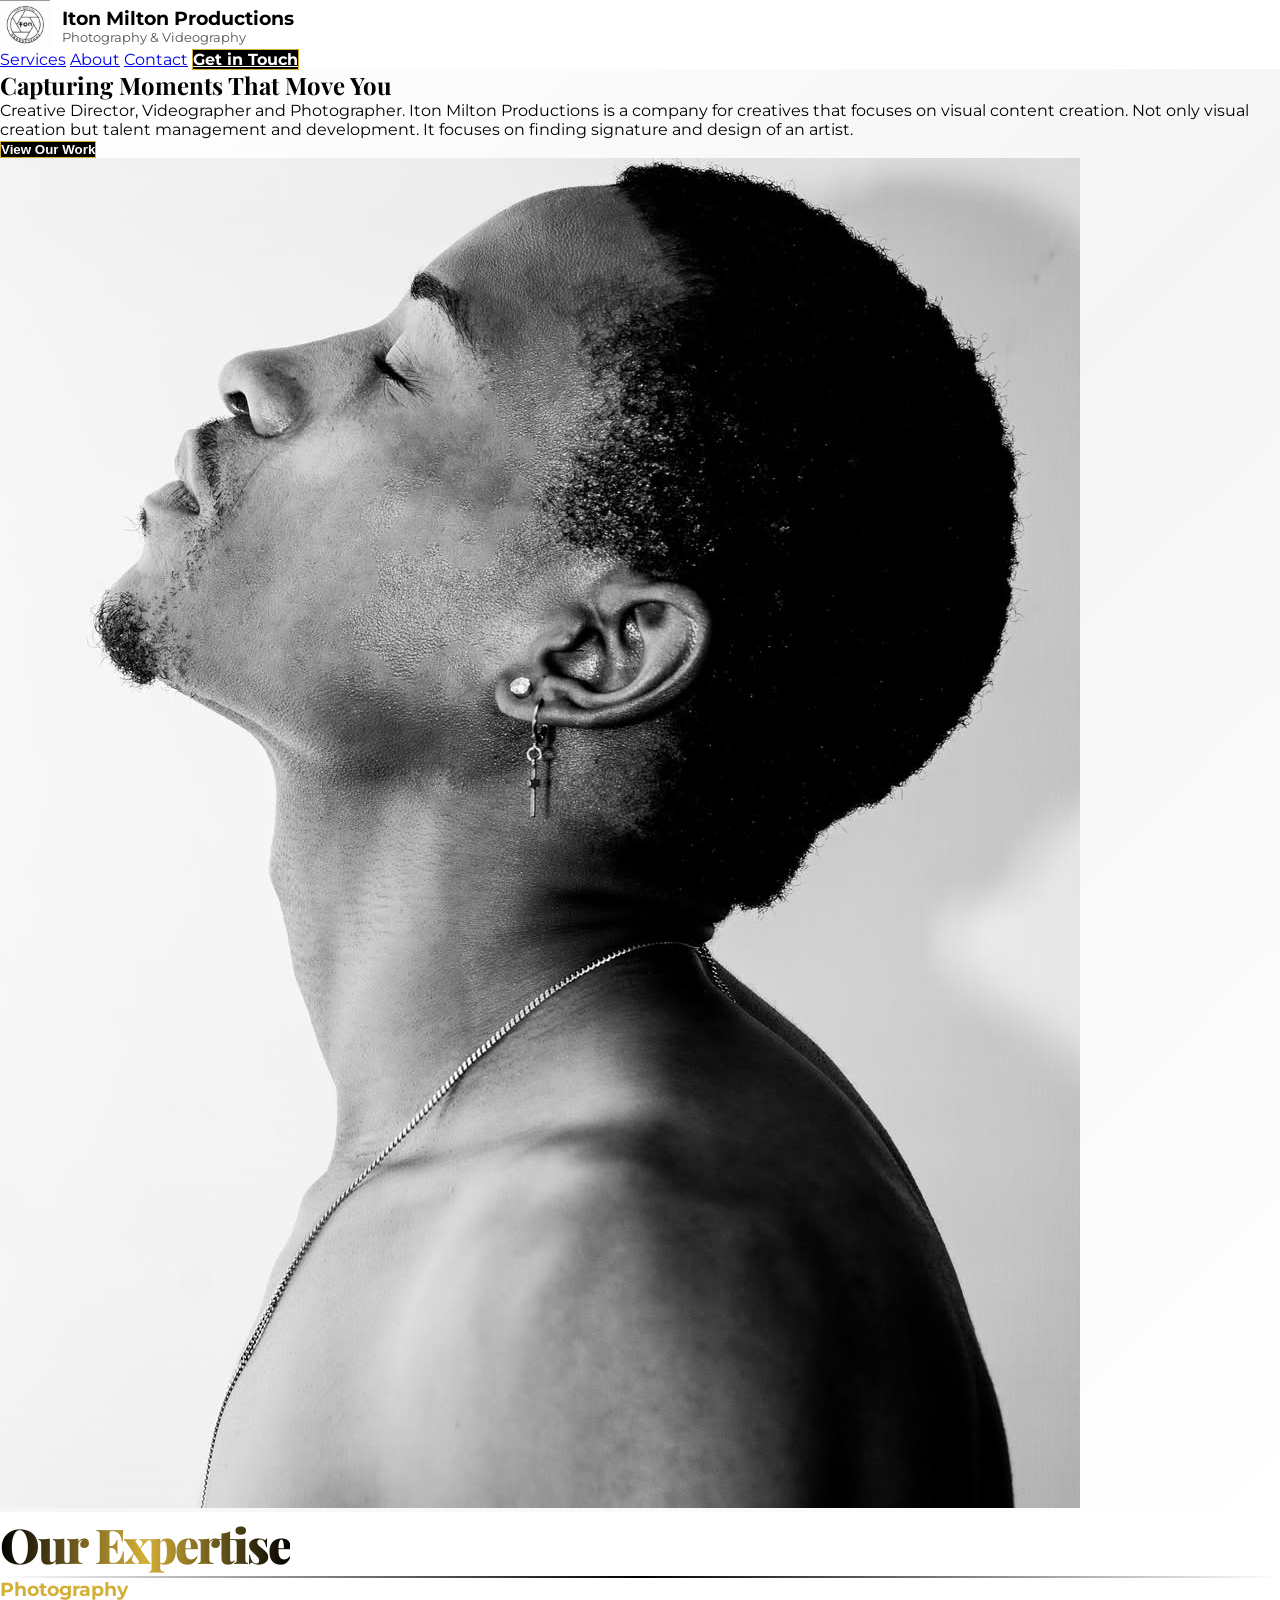
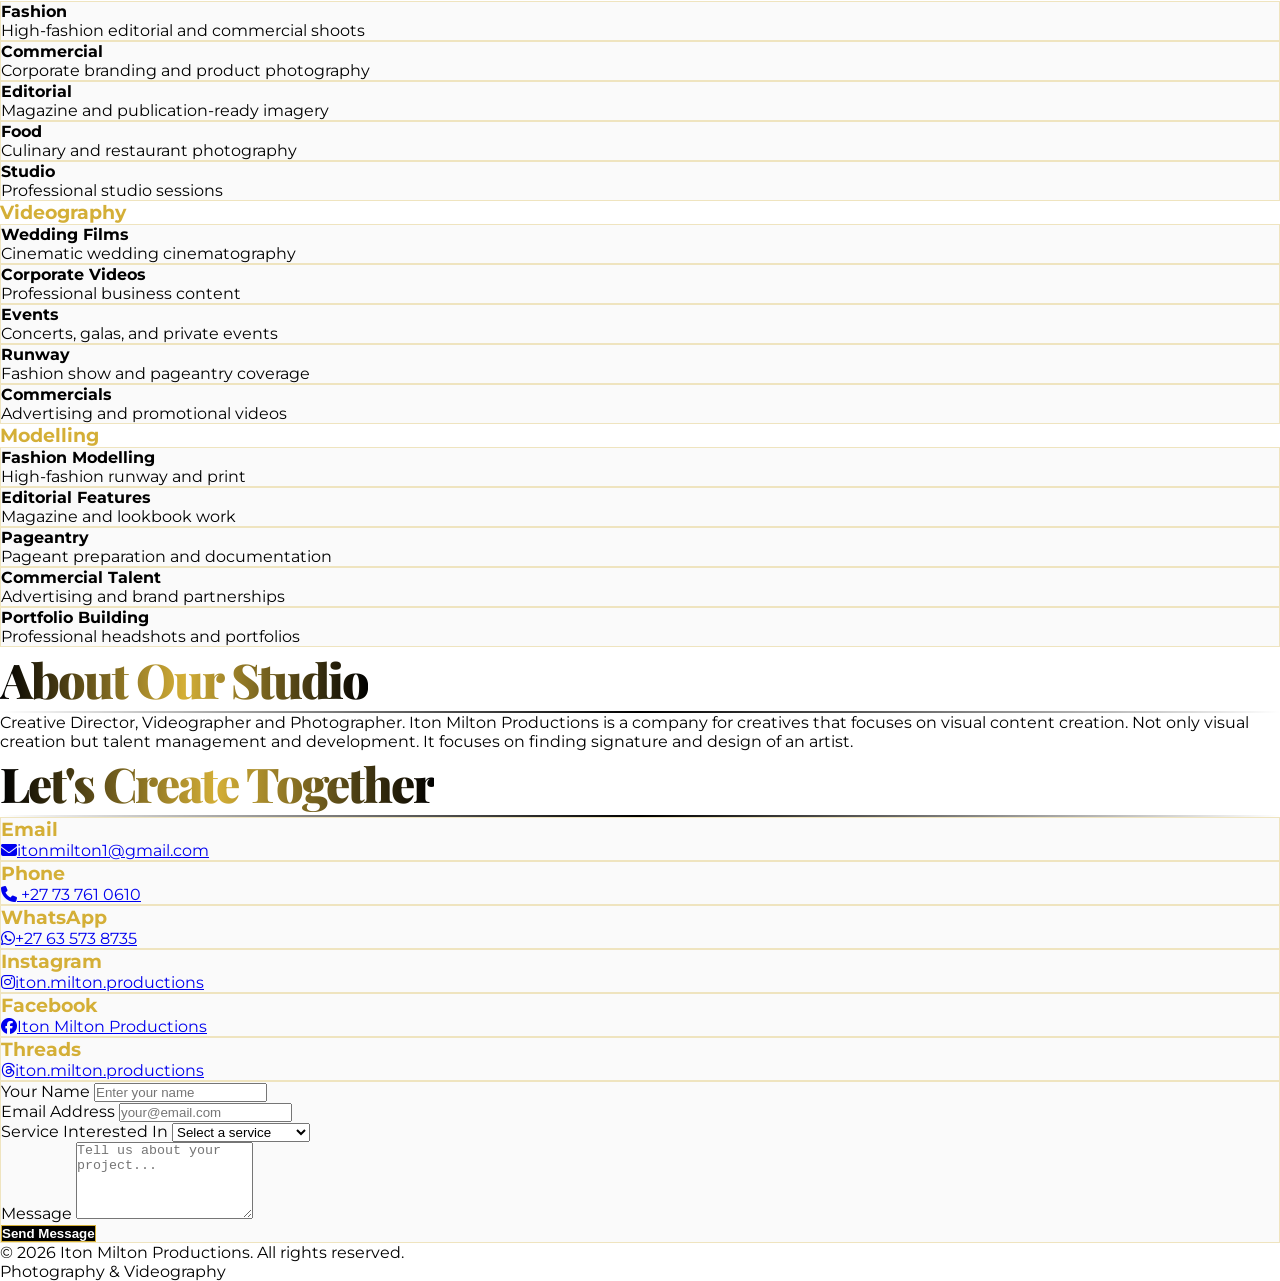
==== src/main/resources/index.html @ 217927a1 "Rename ItonProductions.html to index.html" ====
<!doctype html>
<html lang="en" class="h-full">
<head>
    <meta charset="UTF-8">
    <meta name="viewport" content="width=device-width, initial-scale=1.0">
    <title>Iton Milton Productions</title>
    <link rel="icon" href="images/branding/logo.jpg" type="image/x-icon">
    <script src="https://cdn.tailwindcss.com/3.4.17"></script>
    <script src="/_sdk/element_sdk.js"></script>
    <link href="https://fonts.googleapis.com/css2?family=Playfair+Display:wght@700;900&amp;family=Montserrat:wght@300;400;600;700&amp;display=swap" rel="stylesheet">
    <link rel="stylesheet" href="https://cdnjs.cloudflare.com/ajax/libs/font-awesome/6.5.0/css/all.min.css">
    <link rel="stylesheet" href="styles/itonStyle.css">
    <style>body { box-sizing: border-box; }</style>
    <script src="/_sdk/data_sdk.js" type="text/javascript"></script>
    <script src="https://cdn.emailjs.com/dist/email.min.js"></script>
    <script>
        (function(){
            emailjs.init("hXQueq5F0EgHXeTgX");
        })();
    </script>
</head>
<body class="h-full">
<div class="w-full h-full overflow-auto"><!-- Navigation -->
    <nav class="fixed top-0 left-0 right-0 z-50 bg-white bg-opacity-95 backdrop-blur-md border-b border-gray-200">
        <div class="max-w-7xl mx-auto px-4 sm:px-6 lg:px-8 py-4 flex justify-between items-center">
            <div class="flex items-center gap-3"><img src="https://lookaside.fbsbx.com/lookaside/crawler/instagram/iton.milton.productions/profile_pic.jpg" alt="Iton Milton Productions Logo" class="w-12 h-12 rounded-lg object-cover" onerror="console.error('Logo failed to load:', this.src); this.style.display='none';">
                <div class="logo-container">
                    <img src="images/branding/logo.jpg" alt="Company Logo">
                    <div class="logo-text">
                        <h1>Iton Milton Productions</h1>
                        <p>Photography &amp; Videography</p>
                    </div>
                </div>
            </div>
            <div class="flex gap-8 items-center"><a href="#services" class="nav-link hidden md:inline text-sm text-black">Services</a> <a href="#about" class="nav-link hidden md:inline text-sm text-black">About</a> <a href="#contact" class="nav-link hidden md:inline text-sm text-black">Contact</a> <a href="#contact" class="btn-primary px-6 py-2 rounded-lg text-sm">Get in Touch</a>
            </div>
        </div>
    </nav><!-- Hero Section -->
    <section class="w-full hero-gradient pt-32 pb-20 px-4">
        <div class="max-w-6xl mx-auto">
            <div class="grid md:grid-cols-2 gap-12 items-center">
                <div class="space-y-8 animate-in">
                    <h1 id="hero-heading" class="text-5xl md:text-6xl font-black leading-tight text-black" style="font-family: 'Playfair Display', serif;">Capturing Moments That Move You</h1>
                    <p id="hero-subheading" class="text-lg text-gray-700 leading-relaxed">Creative Director, Videographer and Photographer. Iton Milton Productions is a company for creatives that focuses on visual content creation. Not only visual creation but talent management and development. It focuses on finding signature and design of an artist.</p><button id="cta-button" class="btn-primary px-8 py-4 rounded-lg font-bold text-lg inline-block"> View Our Work </button>
                </div>
                <div class="hidden md:block space-y-4">
                    <img src="images/branding/brand-photo.jpg" alt="Company Logo" width="auto" height="auto">
                </div>
            </div>
        </div>
    </section><!-- Services Section -->
    <section id="services" class="w-full py-24 px-4 bg-black border-t border-gray-900">
        <div class="max-w-6xl mx-auto">
            <div class="text-center mb-16">
                <h2 id="services-title" class="section-title mb-6">Our Expertise</h2>
                <div class="divider max-w-xs mx-auto"></div>
            </div>
            <div class="grid md:grid-cols-3 gap-6 mb-8"><!-- Photography Column -->
                <div class="space-y-4">
                    <h3 class="text-2xl font-bold mb-6" style="color: #d4af37;">Photography</h3>
                    <div class="service-card p-6 rounded-lg">
                        <h4 class="font-bold mb-2">Fashion</h4>
                        <p class="text-sm text-gray-400">High-fashion editorial and commercial shoots</p>
                    </div>
                    <div class="service-card p-6 rounded-lg">
                        <h4 class="font-bold mb-2">Commercial</h4>
                        <p class="text-sm text-gray-400">Corporate branding and product photography</p>
                    </div>
                    <div class="service-card p-6 rounded-lg">
                        <h4 class="font-bold mb-2">Editorial</h4>
                        <p class="text-sm text-gray-400">Magazine and publication-ready imagery</p>
                    </div>
                    <div class="service-card p-6 rounded-lg">
                        <h4 class="font-bold mb-2">Food</h4>
                        <p class="text-sm text-gray-400">Culinary and restaurant photography</p>
                    </div>
                    <div class="service-card p-6 rounded-lg">
                        <h4 class="font-bold mb-2">Studio</h4>
                        <p class="text-sm text-gray-400">Professional studio sessions</p>
                    </div>
                </div><!-- Videography Column -->
                <div class="space-y-4">
                    <h3 class="text-2xl font-bold mb-6" style="color: #d4af37;">Videography</h3>
                    <div class="service-card p-6 rounded-lg">
                        <h4 class="font-bold mb-2">Wedding Films</h4>
                        <p class="text-sm text-gray-400">Cinematic wedding cinematography</p>
                    </div>
                    <div class="service-card p-6 rounded-lg">
                        <h4 class="font-bold mb-2">Corporate Videos</h4>
                        <p class="text-sm text-gray-400">Professional business content</p>
                    </div>
                    <div class="service-card p-6 rounded-lg">
                        <h4 class="font-bold mb-2">Events</h4>
                        <p class="text-sm text-gray-400">Concerts, galas, and private events</p>
                    </div>
                    <div class="service-card p-6 rounded-lg">
                        <h4 class="font-bold mb-2">Runway</h4>
                        <p class="text-sm text-gray-400">Fashion show and pageantry coverage</p>
                    </div>
                    <div class="service-card p-6 rounded-lg">
                        <h4 class="font-bold mb-2">Commercials</h4>
                        <p class="text-sm text-gray-400">Advertising and promotional videos</p>
                    </div>
                </div><!-- Modelling & More Column -->
                <div class="space-y-4">
                    <h3 class="text-2xl font-bold mb-6" style="color: #d4af37;">Modelling</h3>
                    <div class="service-card p-6 rounded-lg">
                        <h4 class="font-bold mb-2">Fashion Modelling</h4>
                        <p class="text-sm text-gray-400">High-fashion runway and print</p>
                    </div>
                    <div class="service-card p-6 rounded-lg">
                        <h4 class="font-bold mb-2">Editorial Features</h4>
                        <p class="text-sm text-gray-400">Magazine and lookbook work</p>
                    </div>
                    <div class="service-card p-6 rounded-lg">
                        <h4 class="font-bold mb-2">Pageantry</h4>
                        <p class="text-sm text-gray-400">Pageant preparation and documentation</p>
                    </div>
                    <div class="service-card p-6 rounded-lg">
                        <h4 class="font-bold mb-2">Commercial Talent</h4>
                        <p class="text-sm text-gray-400">Advertising and brand partnerships</p>
                    </div>
                    <div class="service-card p-6 rounded-lg">
                        <h4 class="font-bold mb-2">Portfolio Building</h4>
                        <p class="text-sm text-gray-400">Professional headshots and portfolios</p>
                    </div>
                </div>
            </div>
        </div>
    </section><!-- About Section -->
    <section id="about" class="w-full py-24 px-4 bg-gradient-to-b from-black to-gray-950 border-t border-gray-900">
        <div class="max-w-4xl mx-auto">
            <div class="text-center mb-12">
                <h2 id="about-title" class="section-title mb-6">About Our Studio</h2>
                <div class="divider max-w-xs mx-auto"></div>
            </div>
            <p id="about-description" class="text-lg text-gray-300 leading-relaxed text-center">Creative Director, Videographer and Photographer. Iton Milton Productions is a company for creatives that focuses on visual content creation. Not only visual creation but talent management and development. It focuses on finding signature and design of an artist.</p>
        </div>
    </section><!-- Contact Section -->
    <section id="contact" class="w-full py-24 px-4 bg-black border-t border-gray-900">
        <div class="max-w-4xl mx-auto">
            <div class="text-center mb-12">
                <h2 class="section-title mb-6">Let's Create Together</h2>
                <div class="divider max-w-xs mx-auto"></div>
            </div>
            <div class="grid md:grid-cols-2 gap-8 mb-12">
                <div class="service-card p-8 rounded-lg text-center">
                    <h3 class="text-2xl font-bold mb-4" style="color: #d4af37;">Email</h3>
                    <a id="contact-email" href="mailto:itonmilton1@gmail.com" target="_blank" class="text-gray-300 hover:gold-accent transition">
                        <i class="fa-solid fa-envelope mr-2"></i>itonmilton1@gmail.com </a>
                </div>
                <div class="service-card p-8 contact-links rounded-lg text-center">
                    <h3 class="text-2xl font-bold mb-4" style="color: #d4af37;">Phone</h3>
                    <a id="contact-phone" href="tel:+27737610610" target="_blank" class="text-gray-300 hover:gold-accent transition">
                        <i class="fa-solid fa-phone mr-2"></i> +27 73 761 0610</a>
                </div>
                <div class="service-card p-8 rounded-lg text-center">
                    <h3 class="text-2xl font-bold mb-4" style="color: #d4af37;">WhatsApp</h3>
                    <a id="contact-whatsapp" href="https://wa.me/27635738735" target="_blank" class="text-gray-300 hover:gold-accent transition">
                        <i class="fa-brands fa-whatsapp mr-2"></i>+27 63 573 8735 </a>
                </div>
                <div class="service-card p-8 rounded-lg text-center">
                    <h3 class="text-2xl font-bold mb-4" style="color: #d4af37;">Instagram</h3>
                    <a id="contact-instagram" href="https://www.instagram.com/iton.milton.productions" target="_blank" class="text-gray-300 hover:gold-accent transition">
                        <i class="fa-brands fa-instagram mr-2"></i>iton.milton.productions</a>
                </div>
                <div class="service-card p-8 rounded-lg text-center">
                    <h3 class="text-2xl font-bold mb-4" style="color: #d4af37;">Facebook</h3>
                    <a id="contact-facebook" href="https://web.facebook.com/miltonphotographic" target="_blank" class="text-gray-300 hover:gold-accent transition">
                        <i class="fa-brands fa-facebook mr-2"></i>Iton Milton Productions
                    </a>
                </div>
                <div class="service-card p-8 rounded-lg text-center">
                    <h3 class="text-2xl font-bold mb-4" style="color: #d4af37;">Threads</h3>
                    <a id="contact-threads" href="https://www.threads.com/@iton.milton.productions" target="_blank" class="text-gray-300 hover:gold-accent transition">
                        <i class="fa-brands fa-threads mr-2"></i>iton.milton.productions</a>
                </div>
            </div>
            <form id="contact-form" class="service-card p-8 rounded-lg max-w-2xl mx-auto space-y-6">
                <div>
                    <label for="name" class="block text-sm font-bold mb-2">Your Name</label>
                    <input type="text" id="name" name="user_name" placeholder="Enter your name" class="w-full bg-gray-900 border border-gray-700 rounded-lg px-4 py-3 text-white focus:border-yellow-500 focus:outline-none transition">
                </div>
                <div>
                    <label for="email" class="block text-sm font-bold mb-2">Email Address</label>
                    <input type="email" id="email" name="user_email" placeholder="your@email.com" class="w-full bg-gray-900 border border-gray-700 rounded-lg px-4 py-3 text-white focus:border-yellow-500 focus:outline-none transition">
                </div>
                <div>
                    <label for="service" class="block text-sm font-bold mb-2">Service Interested In</label>
                    <select id="service" name="service" class="w-full bg-gray-900 border border-gray-700 rounded-lg px-4 py-3 text-white focus:border-yellow-500 focus:outline-none transition">
                        <option value="">Select a service</option>
                        <option value="photography">Photography</option>
                        <option value="videography">Videography</option>
                        <option value="modelling">Modelling</option>
                        <option value="combined">Combined Services</option>
                    </select>
                </div>
                <div>
                    <label for="message" class="block text-sm font-bold mb-2">Message</label>
                    <textarea id="message" name="message" placeholder="Tell us about your project..." rows="5" class="w-full bg-gray-900 border border-gray-700 rounded-lg px-4 py-3 text-white focus:border-yellow-500 focus:outline-none transition resize-none"></textarea>
                </div>
                <button type="submit" class="btn-primary w-full py-3 rounded-lg font-bold text-lg">Send Message</button>
            </form>
        </div>
    </section><!-- Footer -->
    <footer class="w-full bg-black border-t border-gray-900 py-8 px-4">
        <div class="max-w-6xl mx-auto text-center">
            <p class="text-gray-500 text-sm">© 2026 Iton Milton Productions. All rights reserved.</p>
            <p class="text-gray-600 text-xs mt-2">Photography &amp; Videography</p>
        </div>
    </footer>
</div>
<script src="scripts/itonScript.js"></script>
<script src="scripts/itonScript2.js"></script></body>
</html>
---- src/main/resources/styles/itonStyle.css ----
* {
    margin: 0;
    padding: 0;
    box-sizing: border-box;
}

.logo-container {
    display: flex;
    align-items: center;
}

.logo-container img {
    width: 50px;
    height: 50px;
    margin-right: 12px;
}

.logo-text {
    display: flex;
    flex-direction: column;
}

.logo-text h1 {
    margin: 0;
    font-size: 1.2rem;
    font-weight: bold;
    color: #000;
}

.logo-text p {
    margin: 0;
    font-size: 0.8rem;
    color: #555;
}

html, body {
    height: 100%;
    font-family: 'Montserrat', sans-serif;
}

body {
    background: #ffffff;
    color: #000000;
}

.hero-gradient {
    background: linear-gradient(135deg, #ffffff 0%, #f5f5f5 50%, #ffffff 100%);
}

.gold-accent {
    color: #000000;
}

.service-card {
    background: rgba(0, 0, 0, 0.02);
    border: 1px solid rgba(212, 175, 55, 0.3);
    backdrop-filter: blur(10px);
    transition: all 0.3s ease;
}

.service-card:hover {
    background: rgba(0, 0, 0, 0.05);
    border-color: #d4af37;
    transform: translateY(-4px);
    box-shadow: 0 8px 20px rgba(212, 175, 55, 0.15);
}

.btn-primary {
    background: #000000;
    color: #ffffff;
    font-weight: 700;
    transition: all 0.3s ease;
    border: 1px solid #d4af37;
}

.btn-primary:hover {
    transform: translateY(-2px);
    box-shadow: 0 10px 30px rgba(212, 175, 55, 0.3);
    background: #1a1a1a;
    border-color: #d4af37;
}

.section-title {
    font-family: 'Playfair Display', serif;
    font-size: 3rem;
    font-weight: 900;
    letter-spacing: -2px;
    color: #000000;
    position: relative;
    display: inline-block;
    background: linear-gradient(90deg, #000000 0%, #d4af37 50%, #000000 100%);
    -webkit-background-clip: text;
    -webkit-text-fill-color: transparent;
    background-clip: text;
}

.divider {
    height: 2px;
    background: linear-gradient(90deg, transparent, #000000, transparent);
}

.nav-link {
    position: relative;
    transition: color 0.3s ease;
}

.nav-link::after {
    content: '';
    position: absolute;
    bottom: -2px;
    left: 0;
    width: 0;
    height: 1px;
    background: #d4af37;
    transition: width 0.3s ease;
}

.nav-link:hover::after {
    width: 100%;
}

@keyframes fadeInUp {
    from {
        opacity: 0;
        transform: translateY(20px);
    }
    to {
        opacity: 1;
        transform: translateY(0);
    }
}

.animate-in {
    animation: fadeInUp 0.6s ease forwards;
}

.service-grid {
    display: grid;
    grid-template-columns: repeat(auto-fit, minmax(250px, 1fr));
    gap: 2rem;
}

@media (max-width: 768px) {
    .section-title {
        font-size: 2rem;
    }
}
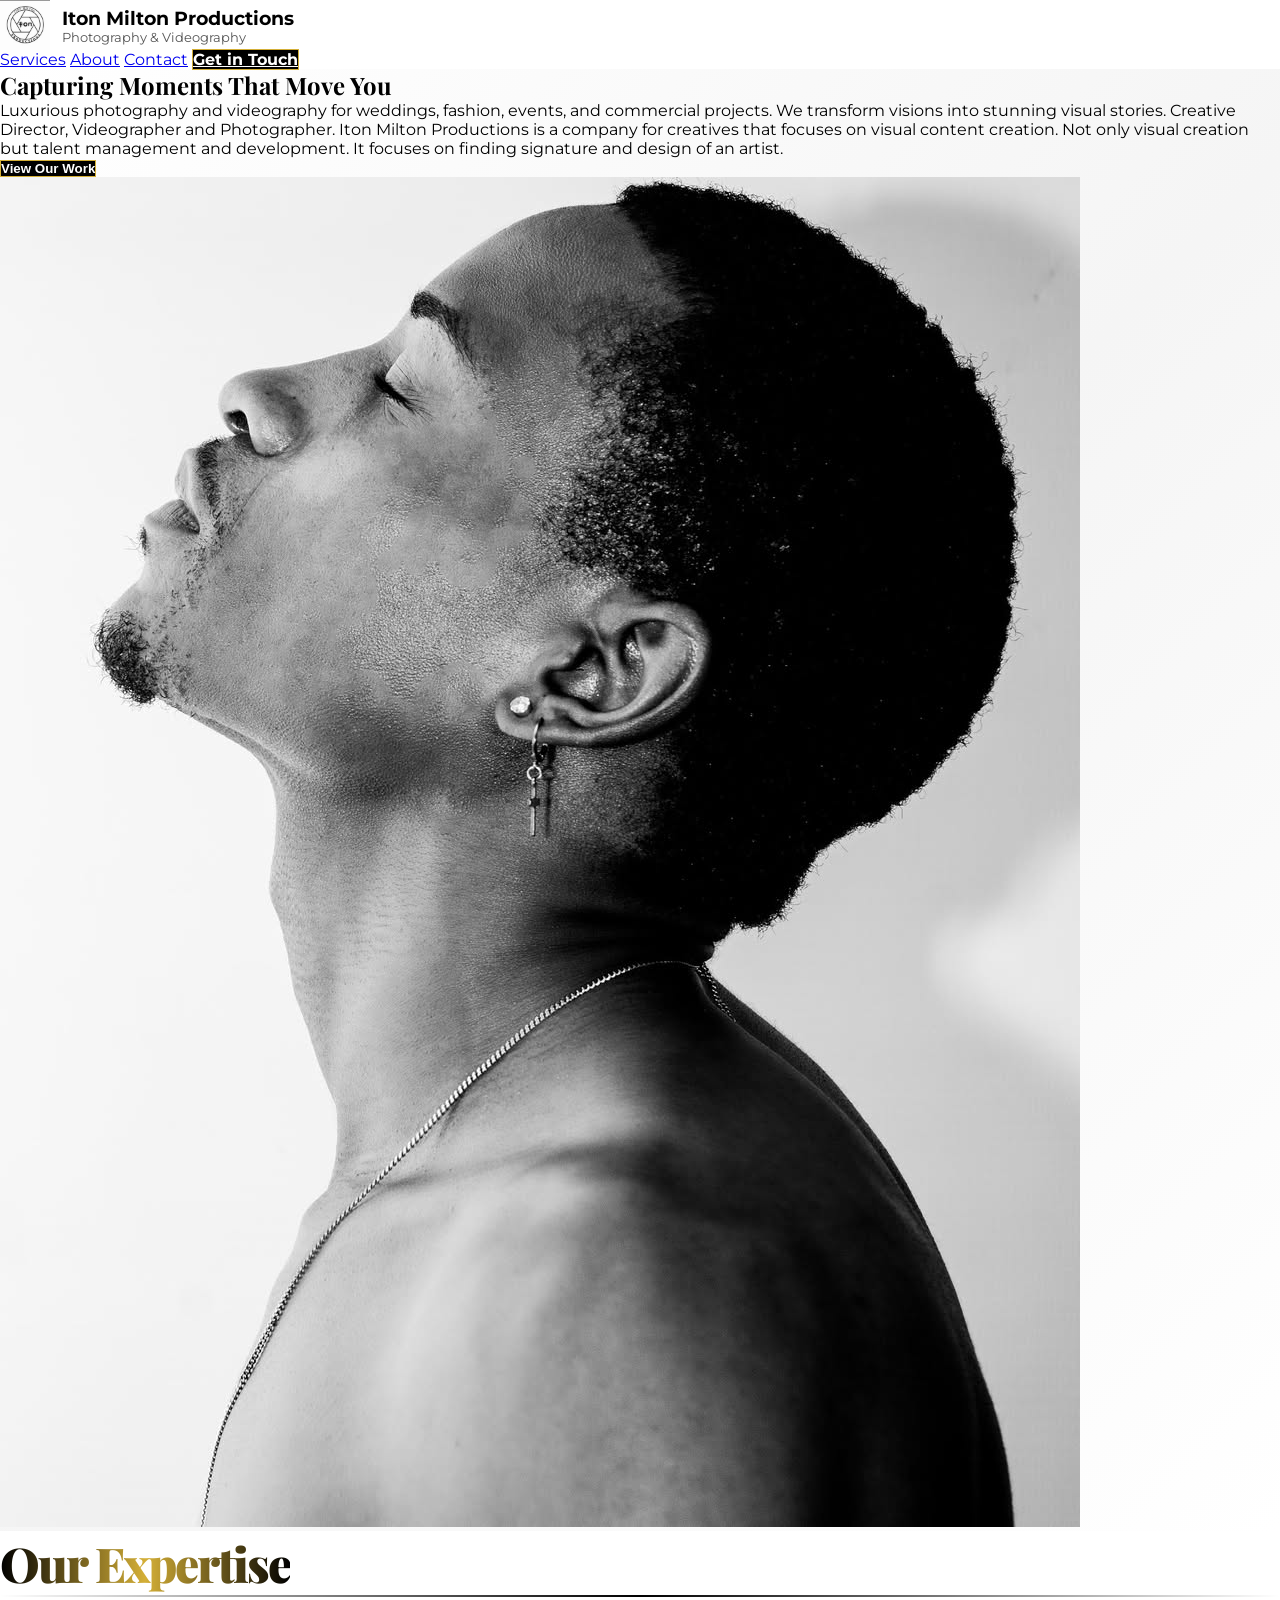
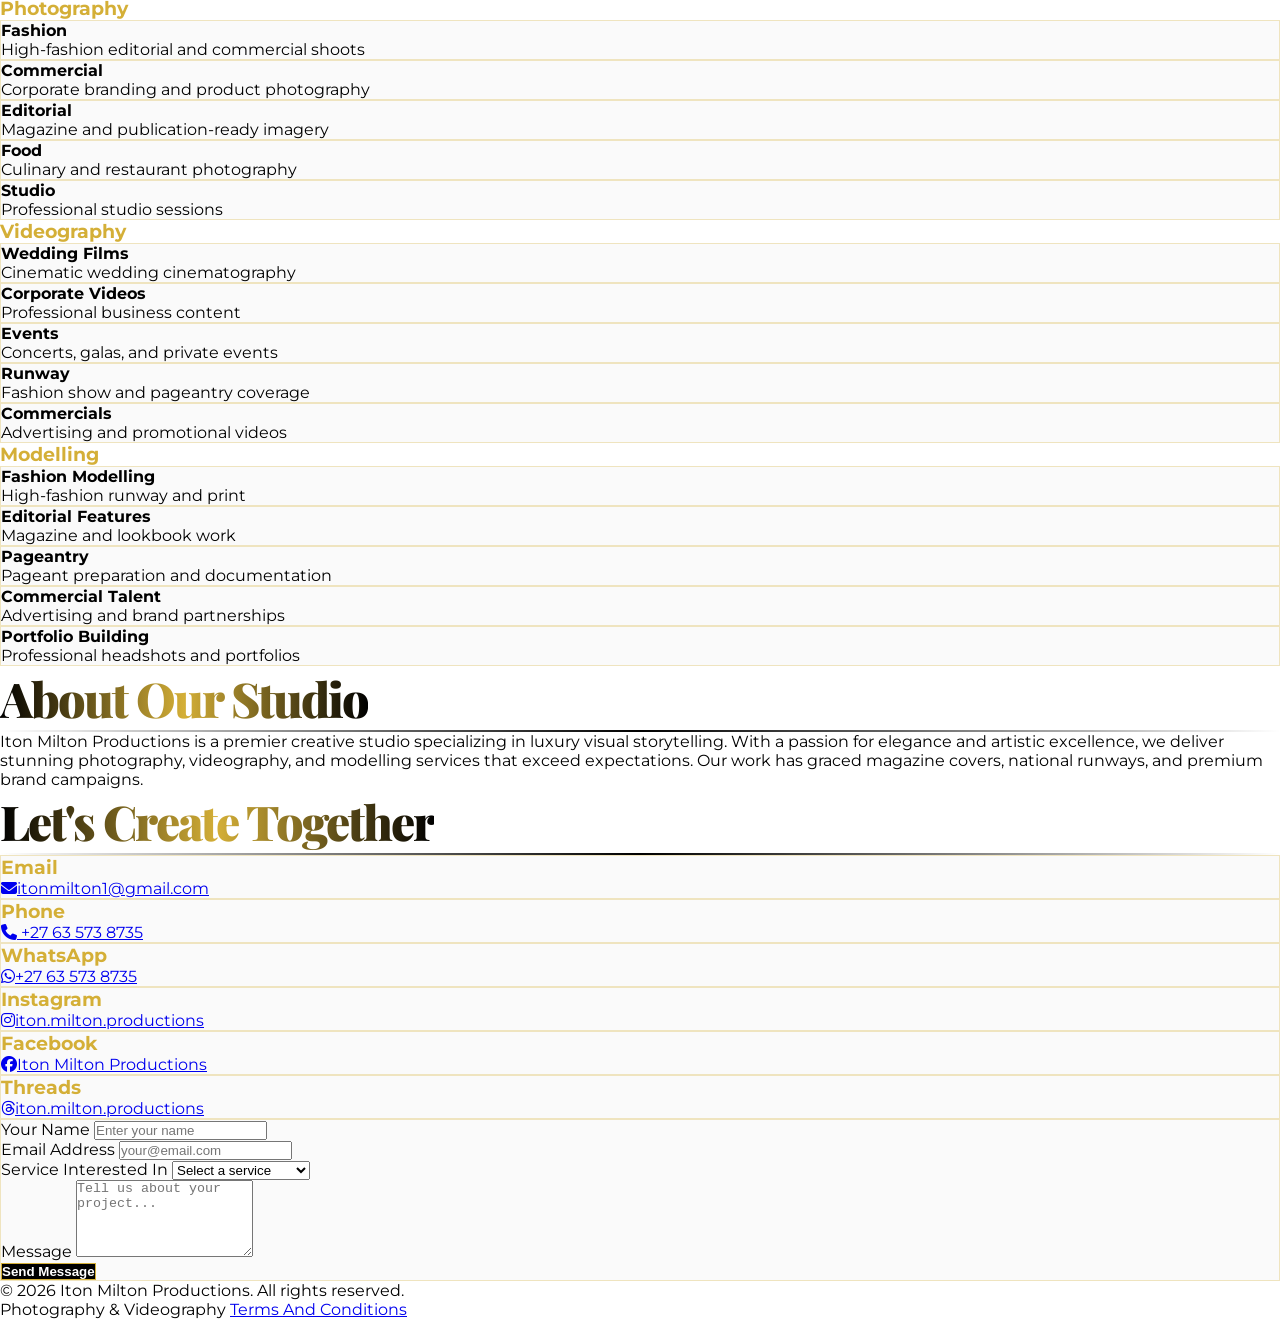
==== commit 00ca806a: "Set-up email js to service provider" ====
--- a/src/main/resources/index.html
+++ b/src/main/resources/index.html
@@ -15,7 +15,7 @@
     <script src="https://cdn.emailjs.com/dist/email.min.js"></script>
     <script>
         (function(){
-            emailjs.init("hXQueq5F0EgHXeTgX");
+            emailjs.init("XhHowfTLrk1LFshwd");
         })();
     </script>
 </head>
@@ -41,7 +41,7 @@
             <div class="grid md:grid-cols-2 gap-12 items-center">
                 <div class="space-y-8 animate-in">
                     <h1 id="hero-heading" class="text-5xl md:text-6xl font-black leading-tight text-black" style="font-family: 'Playfair Display', serif;">Capturing Moments That Move You</h1>
-                    <p id="hero-subheading" class="text-lg text-gray-700 leading-relaxed">Creative Director, Videographer and Photographer. Iton Milton Productions is a company for creatives that focuses on visual content creation. Not only visual creation but talent management and development. It focuses on finding signature and design of an artist.</p><button id="cta-button" class="btn-primary px-8 py-4 rounded-lg font-bold text-lg inline-block"> View Our Work </button>
+                    <p id="hero-subheading" class="text-lg text-gray-700 leading-relaxed">Luxurious photography and videography for weddings, fashion, events, and commercial projects. We transform visions into stunning visual stories. Creative Director, Videographer and Photographer. Iton Milton Productions is a company for creatives that focuses on visual content creation. Not only visual creation but talent management and development. It focuses on finding signature and design of an artist.</p><button id="cta-button" class="btn-primary px-8 py-4 rounded-lg font-bold text-lg inline-block"> View Our Work </button>
                 </div>
                 <div class="hidden md:block space-y-4">
                     <img src="images/branding/brand-photo.jpg" alt="Company Logo" width="auto" height="auto">
@@ -134,7 +134,7 @@
                 <h2 id="about-title" class="section-title mb-6">About Our Studio</h2>
                 <div class="divider max-w-xs mx-auto"></div>
             </div>
-            <p id="about-description" class="text-lg text-gray-300 leading-relaxed text-center">Creative Director, Videographer and Photographer. Iton Milton Productions is a company for creatives that focuses on visual content creation. Not only visual creation but talent management and development. It focuses on finding signature and design of an artist.</p>
+            <p id="about-description" class="text-lg text-gray-300 leading-relaxed text-center">Iton Milton Productions is a premier creative studio specializing in luxury visual storytelling. With a passion for elegance and artistic excellence, we deliver stunning photography, videography, and modelling services that exceed expectations. Our work has graced magazine covers, national runways, and premium brand campaigns.</p>
         </div>
     </section><!-- Contact Section -->
     <section id="contact" class="w-full py-24 px-4 bg-black border-t border-gray-900">
@@ -151,8 +151,8 @@
                 </div>
                 <div class="service-card p-8 contact-links rounded-lg text-center">
                     <h3 class="text-2xl font-bold mb-4" style="color: #d4af37;">Phone</h3>
-                    <a id="contact-phone" href="tel:+27737610610" target="_blank" class="text-gray-300 hover:gold-accent transition">
-                        <i class="fa-solid fa-phone mr-2"></i> +27 73 761 0610</a>
+                    <a id="contact-phone" href="tel:+27635738735" target="_blank" class="text-gray-300 hover:gold-accent transition">
+                        <i class="fa-solid fa-phone mr-2"></i> +27 63 573 8735</a>
                 </div>
                 <div class="service-card p-8 rounded-lg text-center">
                     <h3 class="text-2xl font-bold mb-4" style="color: #d4af37;">WhatsApp</h3>
@@ -206,7 +206,7 @@
     <footer class="w-full bg-black border-t border-gray-900 py-8 px-4">
         <div class="max-w-6xl mx-auto text-center">
             <p class="text-gray-500 text-sm">© 2026 Iton Milton Productions. All rights reserved.</p>
-            <p class="text-gray-600 text-xs mt-2">Photography &amp; Videography</p>
+            <p class="text-gray-600 text-xs mt-2">Photography &amp; Videography <a href="TermsAndConditions.html" target="_blank"><u>Terms And Conditions</u></a></p>
         </div>
     </footer>
 </div>
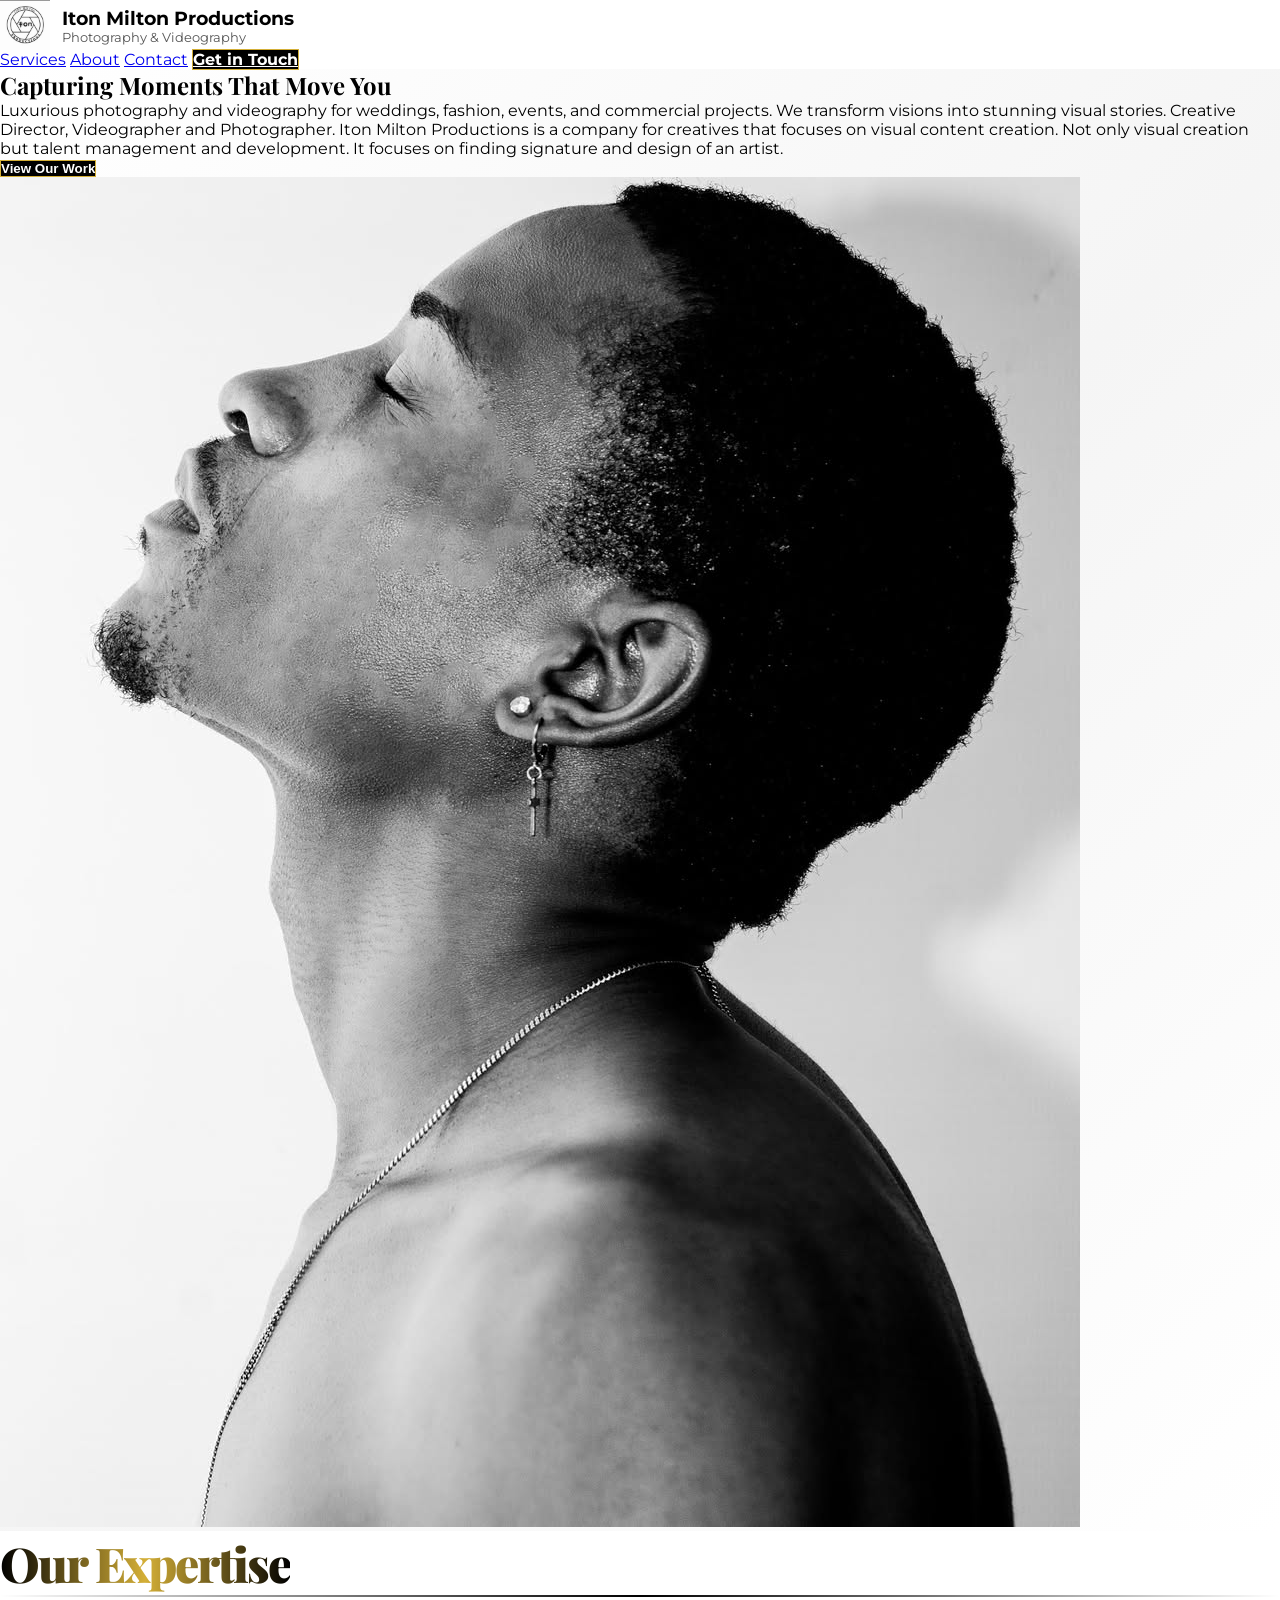
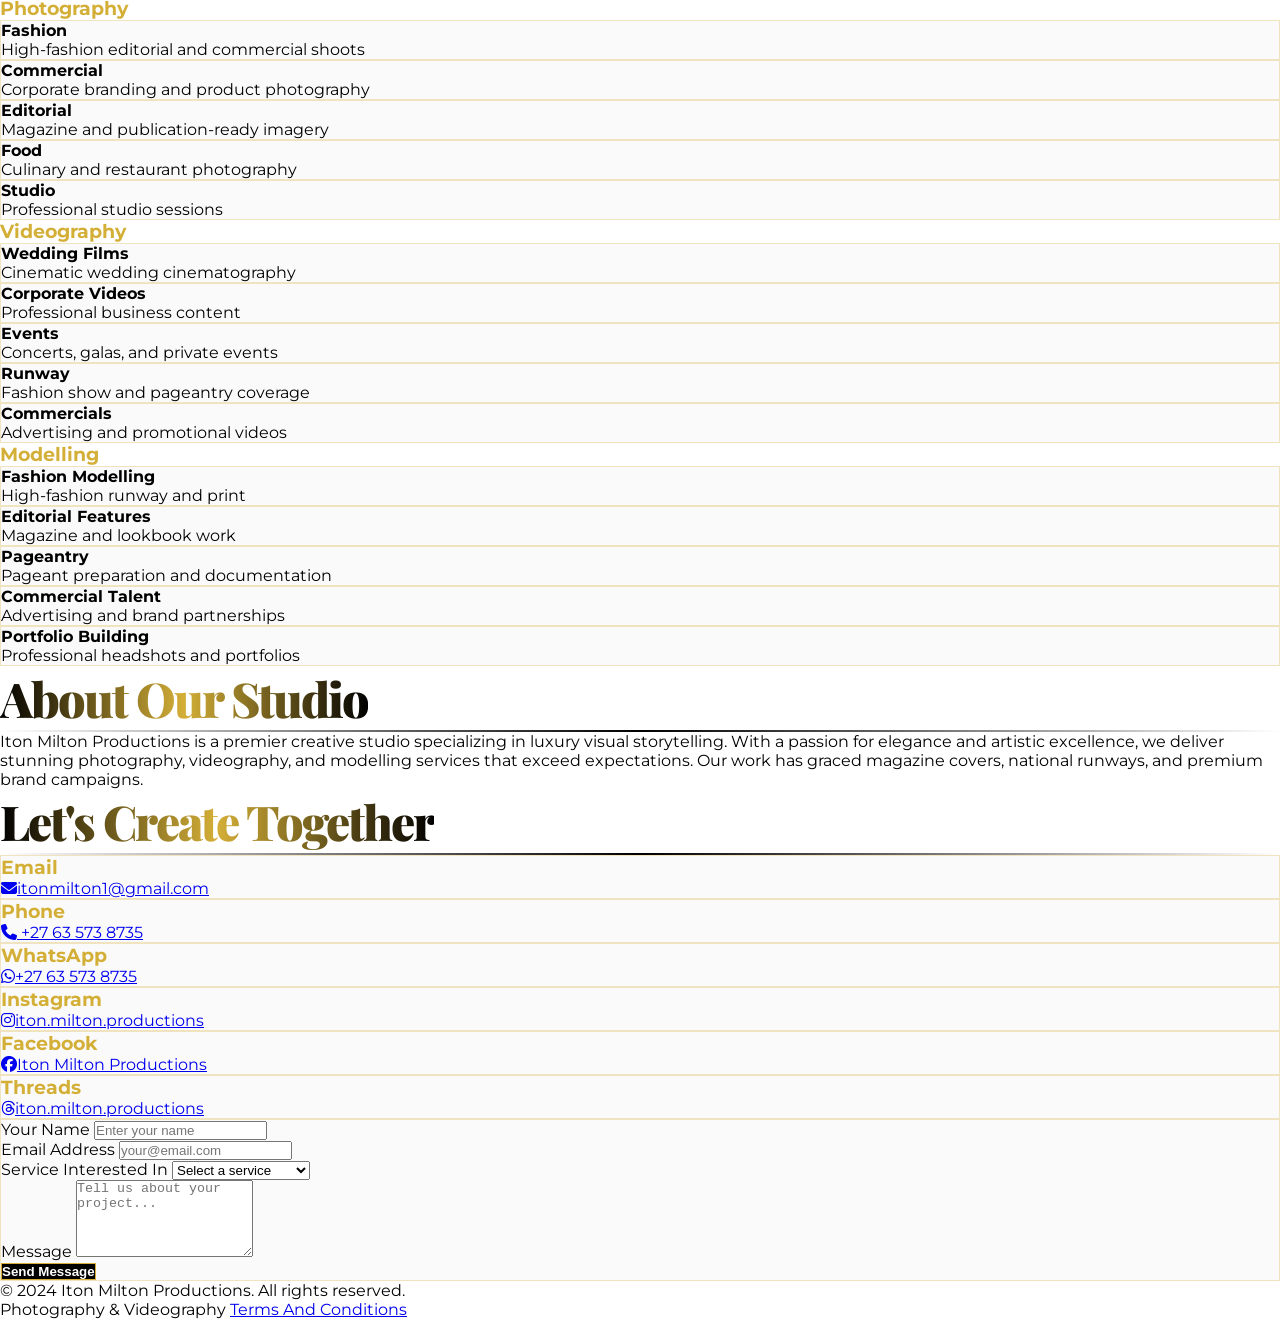
==== commit b992a447: "set copyright to 2024" ====
--- a/src/main/resources/index.html
+++ b/src/main/resources/index.html
@@ -205,7 +205,7 @@
     </section><!-- Footer -->
     <footer class="w-full bg-black border-t border-gray-900 py-8 px-4">
         <div class="max-w-6xl mx-auto text-center">
-            <p class="text-gray-500 text-sm">© 2026 Iton Milton Productions. All rights reserved.</p>
+            <p class="text-gray-500 text-sm">© 2024 Iton Milton Productions. All rights reserved.</p>
             <p class="text-gray-600 text-xs mt-2">Photography &amp; Videography <a href="TermsAndConditions.html" target="_blank"><u>Terms And Conditions</u></a></p>
         </div>
     </footer>
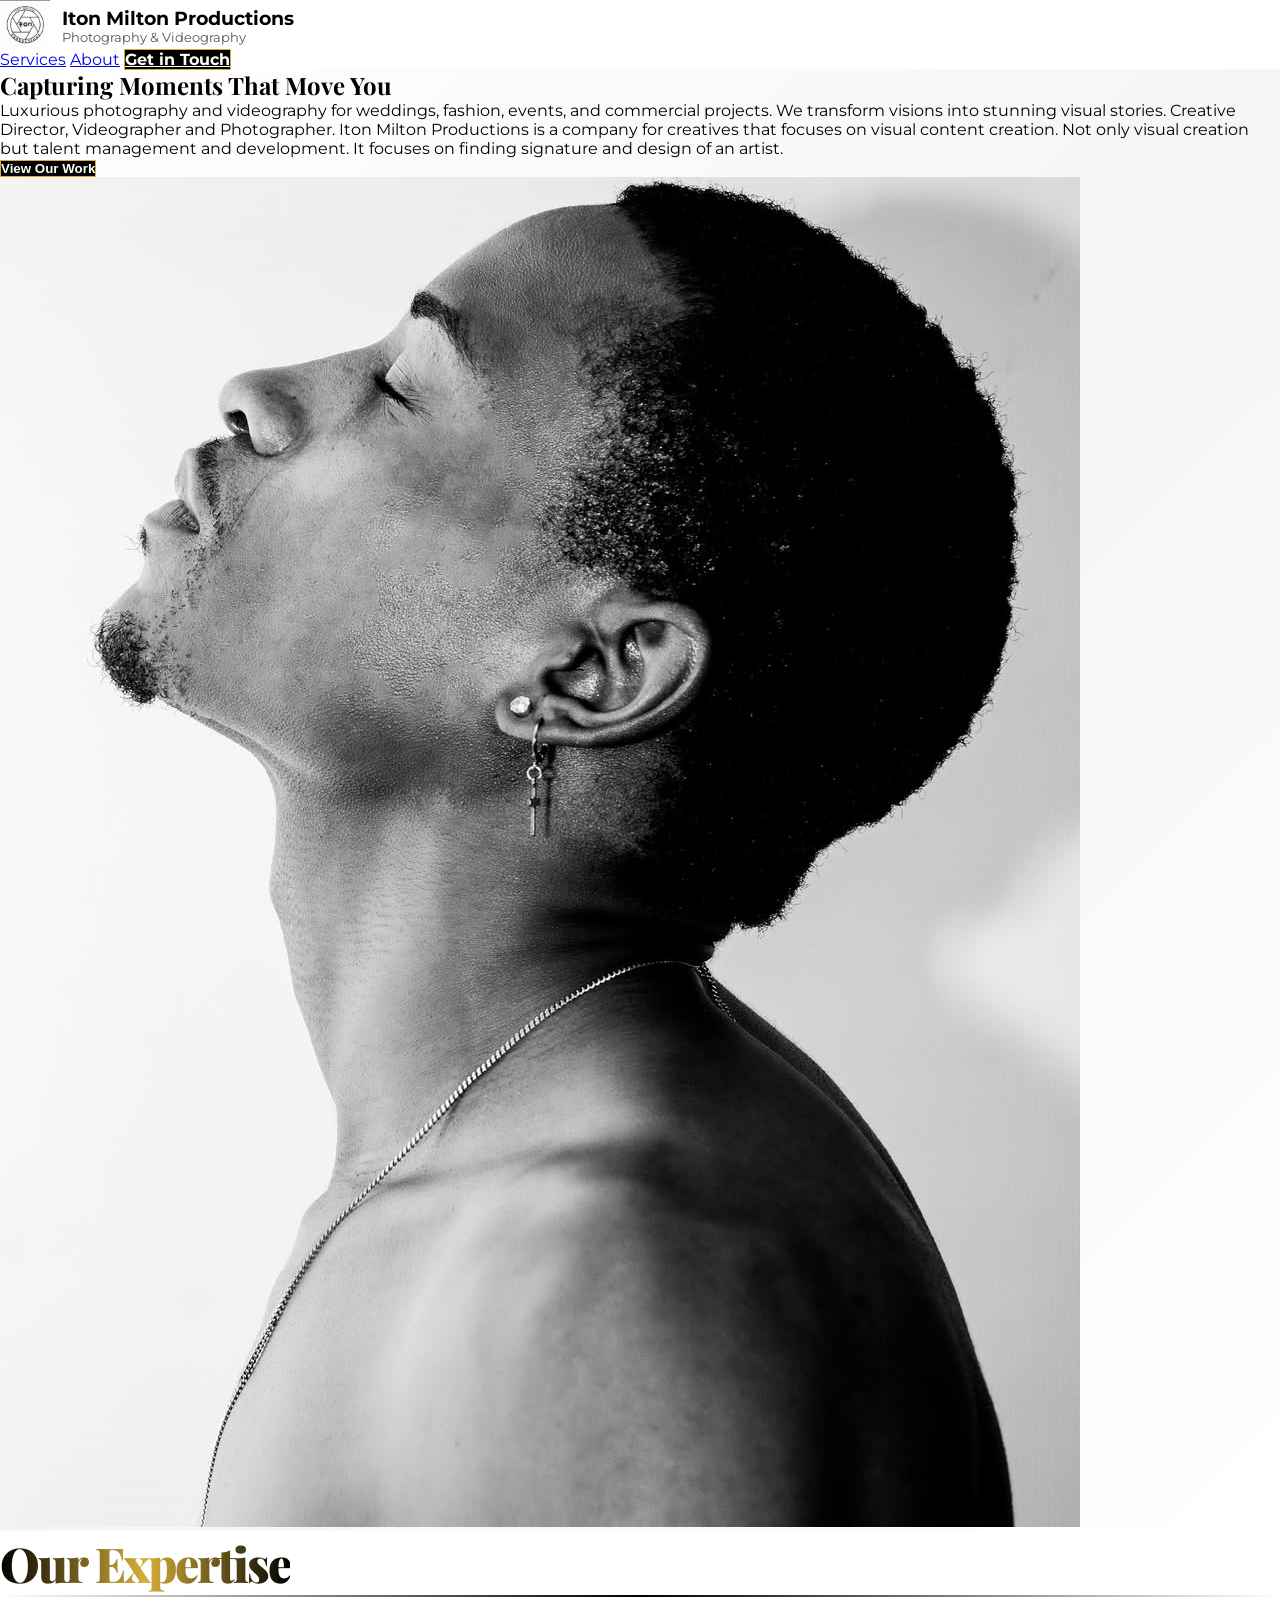
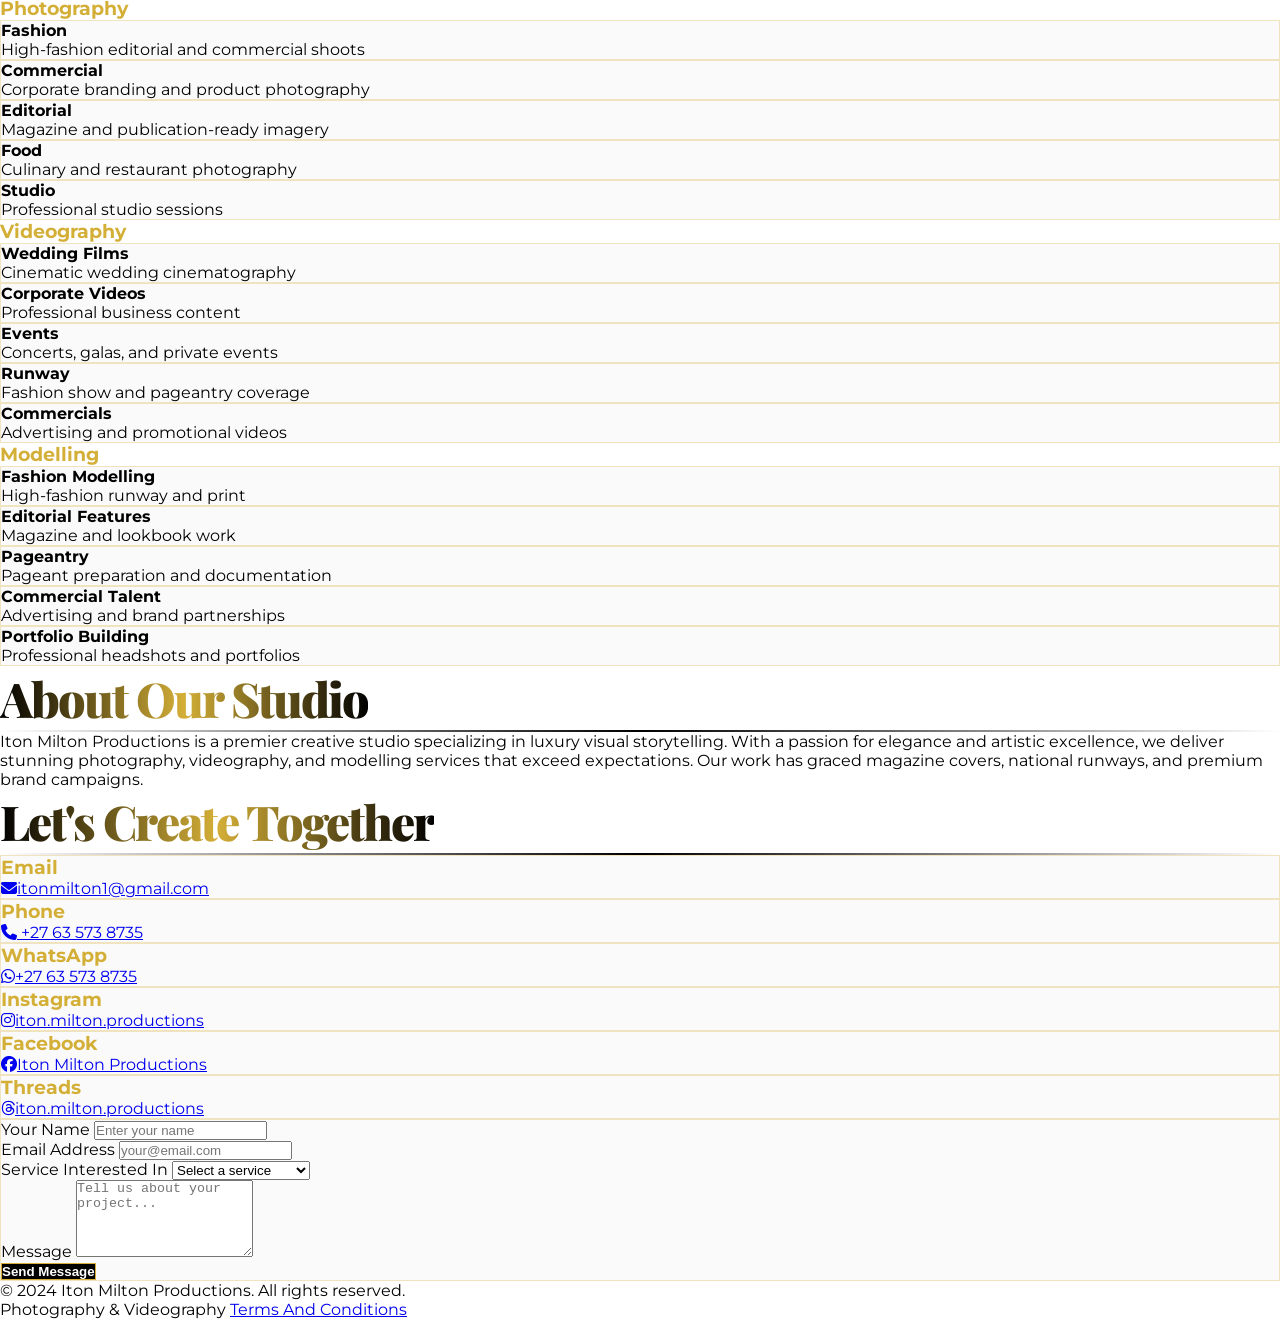
==== commit c7fa778a: "Removed contact and only remained 'Get in touch'" ====
--- a/src/main/resources/index.html
+++ b/src/main/resources/index.html
@@ -32,7 +32,7 @@
                     </div>
                 </div>
             </div>
-            <div class="flex gap-8 items-center"><a href="#services" class="nav-link hidden md:inline text-sm text-black">Services</a> <a href="#about" class="nav-link hidden md:inline text-sm text-black">About</a> <a href="#contact" class="nav-link hidden md:inline text-sm text-black">Contact</a> <a href="#contact" class="btn-primary px-6 py-2 rounded-lg text-sm">Get in Touch</a>
+            <div class="flex gap-8 items-center"><a href="#services" class="nav-link hidden md:inline text-sm text-black">Services</a> <a href="#about" class="nav-link hidden md:inline text-sm text-black">About</a> <a href="#contact" class="btn-primary px-6 py-2 rounded-lg text-sm">Get in Touch</a>
             </div>
         </div>
     </nav><!-- Hero Section -->
